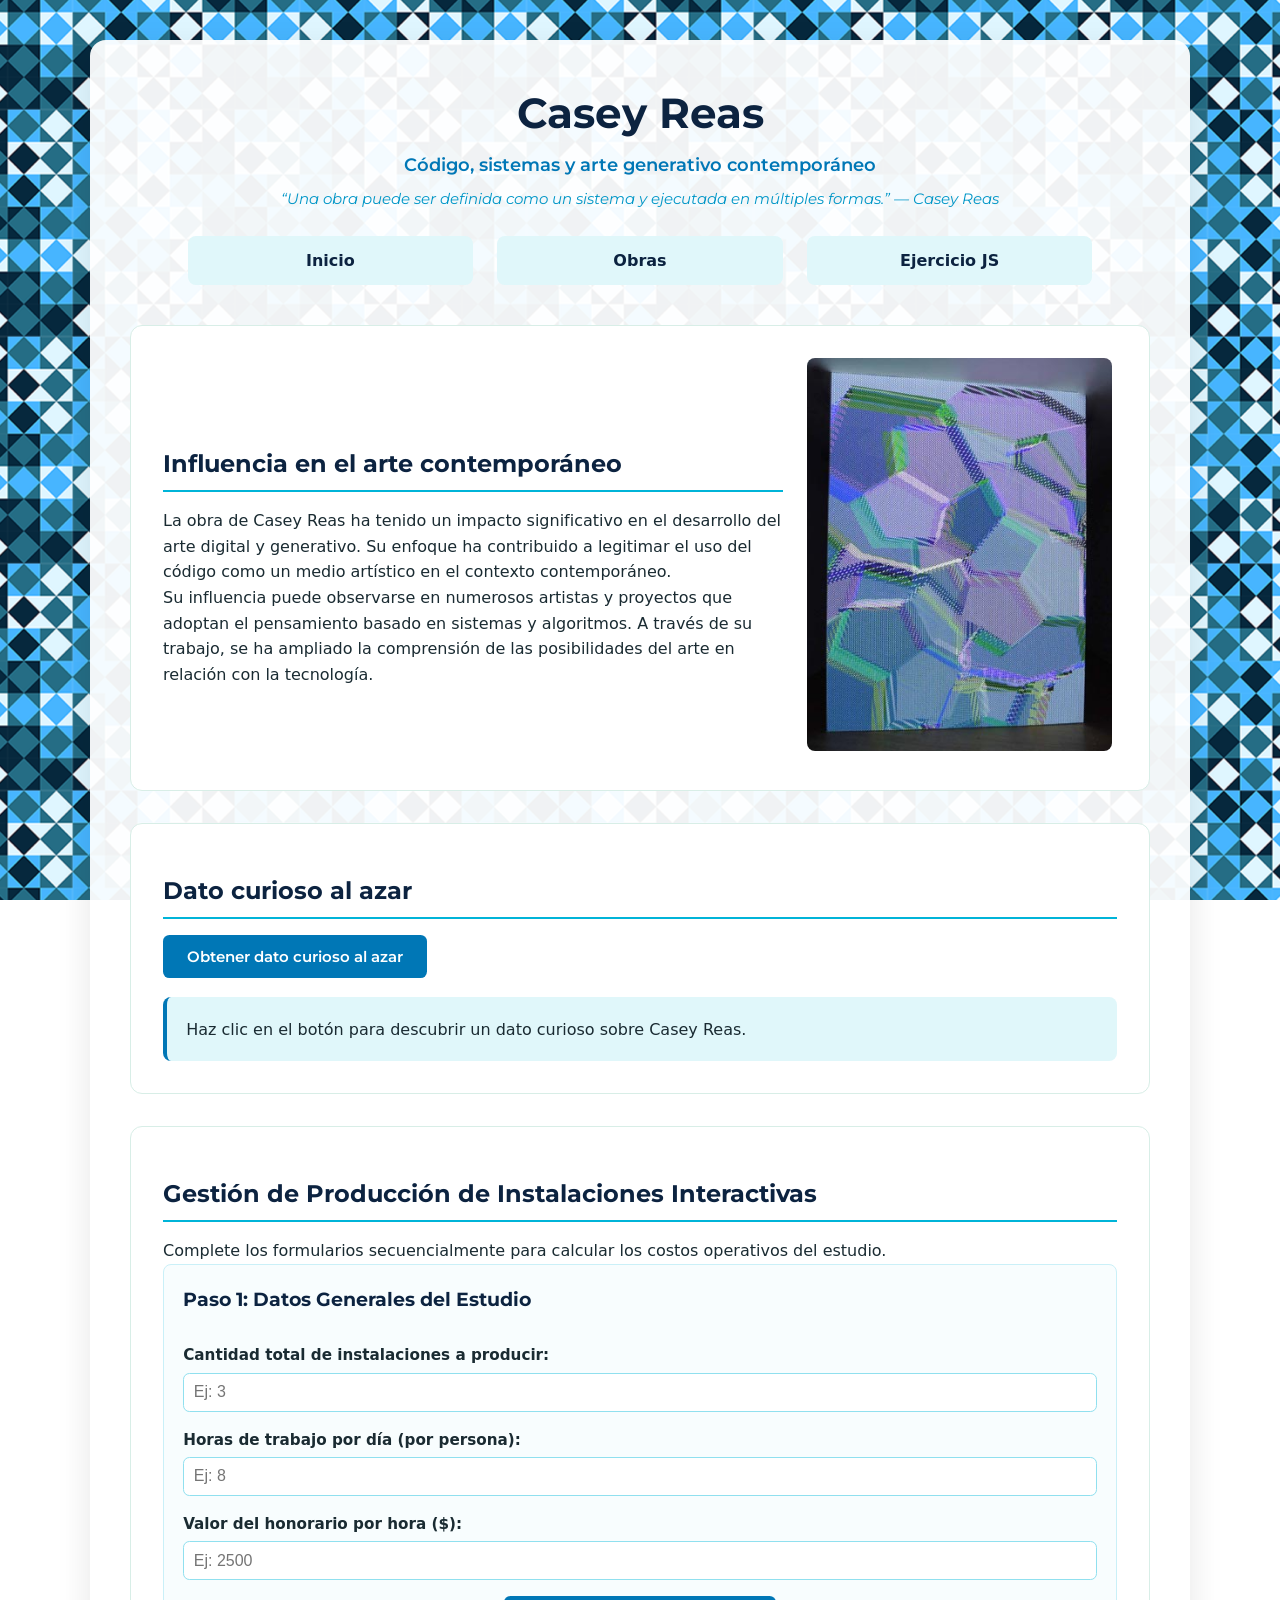
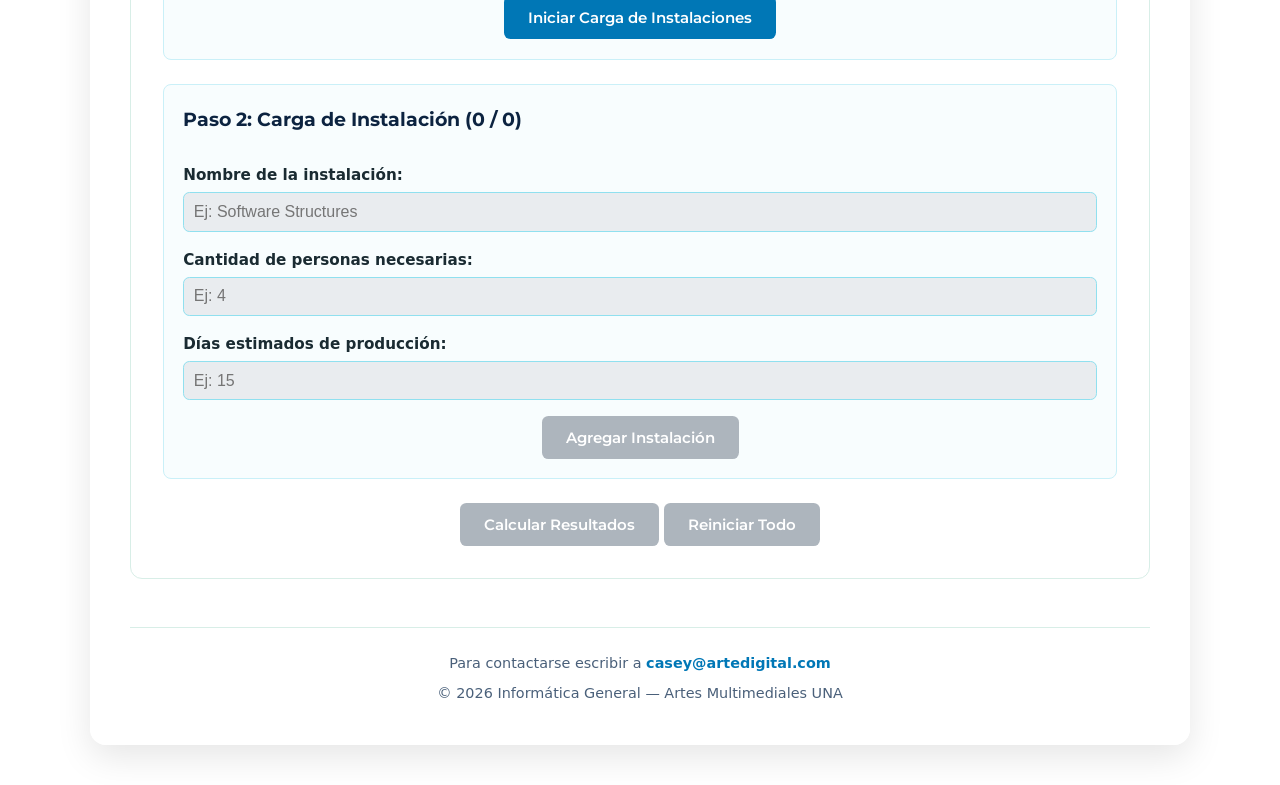
==== critica.html @ 913a30ac "Css + JS Css terminado, Js iniciado" ====
<!DOCTYPE html>
<html lang="es">
<head>
    <meta charset="UTF-8">
    <title>Ejercicio:Casey Reas Studio</title>
    <link rel="preconnect" href="https://fonts.googleapis.com">
    <link rel="preconnect" href="https://fonts.gstatic.com" crossorigin>
    <link href="https://fonts.googleapis.com/css2?family=Montserrat:wght@600;800&display=swap" rel="stylesheet">
    <link rel="stylesheet" href="css/estilos.css">
</head>
<body>
    <div class="contenedor-principal">
        <header class="encabezado">
            <h1>Casey Reas</h1>
            <p class="subtitulo-destacado">Código, sistemas y arte generativo contemporáneo</p>
            <blockquote class="cita-destacada">“Una obra puede ser definida como un sistema y ejecutada en múltiples formas.” — Casey Reas</blockquote>
            <nav class="menu-nav">
                <ul>
                    <li><a href="index.html">Inicio</a></li>
                    <li><a href="obras.html">Obras</a></li>
                    <li><a href="critica.html">Ejercicio JS</a></li>
                </ul>
            </nav>
        </header>
<main>
            
            <section class="bloque-contenido layout-dos-columnas-critica">
                <div class="texto-critica">
                    <h2>Influencia en el arte contemporáneo</h2>
                    <p>La obra de Casey Reas ha tenido un impacto significativo en el desarrollo del arte digital y generativo. Su enfoque ha contribuido a legitimar el uso del código como un medio artístico en el contexto contemporáneo.</p>
                    <p>Su influencia puede observarse en numerosos artistas y proyectos que adoptan el pensamiento basado en sistemas y algoritmos. A través de su trabajo, se ha ampliado la comprensión de las posibilidades del arte en relación con la tecnología.</p>
                </div>
                <div class="imagen-critica">
                    <img src="img/reas-3.jpg" alt="Exposición de Casey Reas">
                </div>
            </section>

            <!-- Funcionalidad del Dato Curioso al Azar -->
            <section class="bloque-interactivo">
                <h2>Dato curioso al azar</h2>
                <button id="btn-dato" class="boton-estilo">Obtener dato curioso al azar</button>
                <div class="caja-salida">
                    <p id="texto-dato" class="mensaje-dinamico">Haz clic en el botón para descubrir un dato curioso sobre Casey Reas.</p>
                </div>
            </section>

            <!-- Resolución del Ejercicio de Gestión de Producción de Instalaciones -->
            <section class="bloque-interactivo">
                <h2>Gestión de Producción de Instalaciones Interactivas</h2>
                <p class="instrucciones-ui">Complete los formularios secuencialmente para calcular los costos operativos del estudio.</p>

                <!-- Formulario Paso 1: Configuración General -->
                <form id="form-config" class="formulario-estudio">
                    <h3>Paso 1: Datos Generales del Estudio</h3>
                    <div class="campo">
                        <label for="cant-instalaciones">Cantidad total de instalaciones a producir:</label>
                        <input type="number" id="cant-instalaciones" min="1" required placeholder="Ej: 3">
                    </div>
                    <div class="campo">
                        <label for="horas-dia">Horas de trabajo por día (por persona):</label>
                        <input type="number" id="horas-dia" min="1" max="24" required placeholder="Ej: 8">
                    </div>
                    <div class="campo">
                        <label for="honorario-hora">Valor del honorario por hora ($):</label>
                        <input type="number" id="honorario-hora" min="1" required placeholder="Ej: 2500">
                    </div>
                    <button type="submit" id="btn-iniciar-carga" class="boton-estilo">Iniciar Carga de Instalaciones</button>
                </form>

                <!-- Formulario Paso 2: Carga Individual -->
                <form id="form-instalacion" class="formulario-estudio" style="margin-top: 1.5rem;">
                    <h3 id="titulo-paso2">Paso 2: Carga de Instalación (0 / 0)</h3>
                    <div class="campo">
                        <label for="nombre-inst">Nombre de la instalación:</label>
                        <input type="text" id="nombre-inst" required placeholder="Ej: Software Structures" disabled>
                    </div>
                    <div class="campo">
                        <label for="personas-inst">Cantidad de personas necesarias:</label>
                        <input type="number" id="personas-inst" min="1" required placeholder="Ej: 4" disabled>
                    </div>
                    <div class="campo">
                        <label for="dias-inst">Días estimados de producción:</label>
                        <input type="number" id="dias-inst" min="1" required placeholder="Ej: 15" disabled>
                    </div>
                    <button type="submit" id="btn-agregar-inst" class="boton-estilo" disabled>Agregar Instalación</button>
                </form>

                <!-- Botones de Acción de Cálculo y Reinicio -->
                <div class="acciones-finales" style="margin-top: 1.5rem; text-align: center;">
                    <button type="button" id="btn-calcular" class="boton-estilo" disabled>Calcular Resultados</button>
                    <button type="button" id="btn-reiniciar" class="boton-estilo boton-secundario" disabled>Reiniciar Todo</button>
                </div>

                <!-- Salida de Resultados del Ejercicio -->
                <div id="resultado-ejercicio" class="caja-salida oculto"></div>
            </section>
        </main>

        <footer class="pie-pagina">
            <address>
                <p>Para contactarse escribir a <a href="mailto:casey@artedigital.com">casey@artedigital.com</a></p>
            </address>
            <p>&copy; 2026 Informática General — Artes Multimediales UNA</p>
        </footer>
    </div>
    <script src="js/script.js"></script>
</body>
</html>
---- css/estilos.css ----
*{
    margin: 0;
    padding: 0;
    box-sizing: border-box;
}

body{
    font-family: system-ui, -apple-system, BlinkMacSystemFont, 'Segoe UI', Roboto, sans-serif; 
    color: #1a2b32; 
    line-height: 1.6;
    display: flex; justify-content: center;
    background-image: url('../img/fondo.png'); 
    background-attachment: fixed; 
    background-repeat: repeat; 
    background-position: center; 
    padding: 2.5rem 1rem;
}

.contenedor-principal 
{ max-width: 1100px; 
  width: 100%;
  background-color: rgba(255, 255, 255, 0.94); 
  border-radius: 1rem; 
  padding: 2.5rem; 
  box-shadow: 0 12px 35px rgba(0, 0, 0, 0.1); 
}

h1, h2, h3, .subtitulo-destacado, .cita-destacada, .boton-estilo { 
    font-family: 'Montserrat', sans-serif; 
    color: #0c2340; 
}

h1 { 
    font-size: 2.6rem; 
    text-align: center; 
    margin-bottom: 0.3rem; 
}

h2 { 
    font-size: 1.5rem; 
    margin-top: 1rem; 
    margin-bottom: 1rem; 
    border-bottom: 2px solid #00b4d8; 
    padding-bottom: 0.4rem; 
}
h3 { 
    font-size: 1.2rem; 
    margin-bottom: 0.8rem; 
}

.subtitulo-destacado { 
    text-align: center; 
    font-size: 1.1rem; 
    color: #0077b6; 
    font-weight: 600; 
    margin-bottom: 0.5rem; 
}
.cita-destacada { 
    text-align: center; 
    font-style: italic; 
    font-size: 0.95rem; 
    color: #0096c7; 
    margin-bottom: 1.5rem; 
}

.menu-nav { 
    margin: 1.5rem 0 2.5rem 0; 
}

.menu-nav ul { 
    list-style: none; 
    display: flex; 
    justify-content: center; 
    gap: 1.5rem; 
}

.menu-nav li { 
    width: 28%; 
}

.menu-nav li a { 
    display: block; 
    text-align: center; 
    padding: 0.75rem 1rem; 
    border-radius: 0.5rem; 
    text-decoration: none; 
    font-weight: 600; 
    transition: all 0.3s ease; 
}

.menu-nav li a:link { 
    background-color: #e0f7fa; 
    color: #0c2340; 
}

.menu-nav li a:visited { 
    color: #0077b6; 
}

.menu-nav li a:hover { 
    background-color: #0077b6; 
    color: #ffffff; 
}

.menu-nav li a:active { 
    background-color: #03045e; 
    color: #ffffff; 
}

.layout-tres-columnas { 
    display: flex; 
    gap: 1.5rem; 
    margin-bottom: 2rem; 
}
.tarjeta-columna { 
    width: 31.33%; 
    background-color: #ffffff; 
    padding: 1.5rem; 
    border-radius: 0.75rem; 
    border: 1px solid #d8eee7; 
}

.tarjeta-columna p { 
    margin-bottom: 1rem; 
}
.tarjeta-columna img { 
    width: 100%; 
    height: auto; 
    border-radius: 0.5rem; 
    margin-top: 0.5rem; 
}

.layout-dos-columnas { 
    display: flex; 
    gap: 2rem; 
    margin-bottom: 2.5rem; 
}

.columna-principal { 
    width: 65%; 
    background-color: #ffffff; 
    padding: 1.8rem; 
    border-radius: 0.75rem; 
    border: 1px solid #d8eee7; 
}

.columna-principal p { 
    margin-bottom: 1rem; 
}

.columna-secundaria { 
    width: 31%; 
    background-color: #f4fbfd; 
    padding: 1.5rem; 
    border-radius: 0.75rem; 
    border-left: 4px solid #00b4d8; 
}

.columna-secundaria img { 
    width: 100%; 
    height: auto; 
    border-radius: 0.5rem; 
    margin-bottom: 1rem; 
}

.lista-conceptos { 
    list-style-position: inside; 
    margin-top: 0.8rem; 
}

.lista-conceptos li { 
    margin-bottom: 0.5rem; 
}

.layout-dos-columnas-critica { 
    display: flex; 
    gap: 1.5rem; 
    align-items: center; 
}

.texto-critica { 
    width: 65%; 
}
.imagen-critica { 
    width: 32%; 
}

.imagen-critica img { 
    width: 100%; 
    height: auto; 
    border-radius: 0.5rem; 
}

.seccion-galeria-contenedor { 
    background-color: #ffffff; 
    padding: 2rem; border-radius: 0.75rem; 
    border: 1px solid #d8eee7; 
}
.panel-control-galeria { 
    margin-bottom: 1.5rem; 
    text-align: center; 
}
.galeria-flex { 
    display: flex; 
    flex-wrap: wrap; 
    gap: 1.5rem; 
}

.modo-normal .tarjeta-obra { 
    width: 30%; 
    background-color: #f4fbfd; 
    border-radius: 0.5rem; 
    padding: 1rem; 
    text-align: center; 
    border: 1px solid #caf0f8; 
}

.modo-compacto .tarjeta-obra { 
    width: 46%; 
    background-color: #0c2340; 
    color: #ffffff; 
    border-radius: 0.5rem; 
    padding: 1.5rem; 
    text-align: center; 
}
.modo-compacto .tarjeta-obra h3 { 
    color: #90e0ef; 
}
.tarjeta-obra img { 
    width: 100%; 
    height: 180px; 
    object-fit: cover; 
    border-radius: 0.4rem; 
    margin-bottom: 0.8rem; 
}

.bloque-contenido, .bloque-interactivo { 
    background-color: #ffffff; 
    padding: 2rem; 
    border-radius: 0.75rem; 
    border: 1px solid #d8eee7; 
    margin-bottom: 2rem; 
}

.caja-salida { 
    margin-top: 1.2rem; 
    padding: 1.2rem; 
    background-color: #e0f7fa; 
    border-radius: 0.5rem; 
    border-left: 4px solid #0077b6; 
}

.formulario-estudio { 
    display: flex; 
    flex-direction: column; 
    gap: 1rem; 
    background-color: #f8fdfe; 
    padding: 1.2rem; border-radius: 
    0.5rem; 
    border: 1px solid #caf0f8; 
}

.campo { 
    display: flex; 
    flex-direction: column; 
    gap: 0.3rem; 
}
.campo label { 
    font-weight: 600; 
    font-size: 0.95rem; 
}
.campo input { 
    padding: 0.6rem; 
    border: 1px solid #90e0ef; 
    border-radius: 0.4rem; 
    font-size: 1rem; 
}
.campo input:disabled { 
    background-color: #e9ecef; 
    cursor: not-allowed; 
}

.boton-estilo { 
    background-color: #0077b6; 
    color: #ffffff; 
    border: none; 
    padding: 0.75rem 1.5rem; 
    font-size: 0.95rem; 
    font-weight: 600; 
    border-radius: 0.4rem; 
    cursor: pointer; 
    transition: background-color 0.3s ease; 
    align-self: center; 
}
.boton-estilo:hover:not(:disabled) { 
    background-color: #0096c7; 
}
.boton-estilo:disabled { 
    background-color: #adb5bd; 
    cursor: not-allowed; 
}
.boton-secundario { 
    background-color: #6c757d; 
}
.oculto { 
    display: none; 
}

.pie-pagina { 
    margin-top: 3rem; 
    padding-top: 1.5rem; 
    border-top: 1px solid #d8eee7; 
    text-align: center; 
    font-size: 0.9rem; 
    color: #4a607a; 
}
.pie-pagina address { 
    font-style: normal; 
    margin-bottom: 0.4rem; 
}
.pie-pagina a { 
    color: #0077b6; 
    text-decoration: none; 
    font-weight: 600; 
}
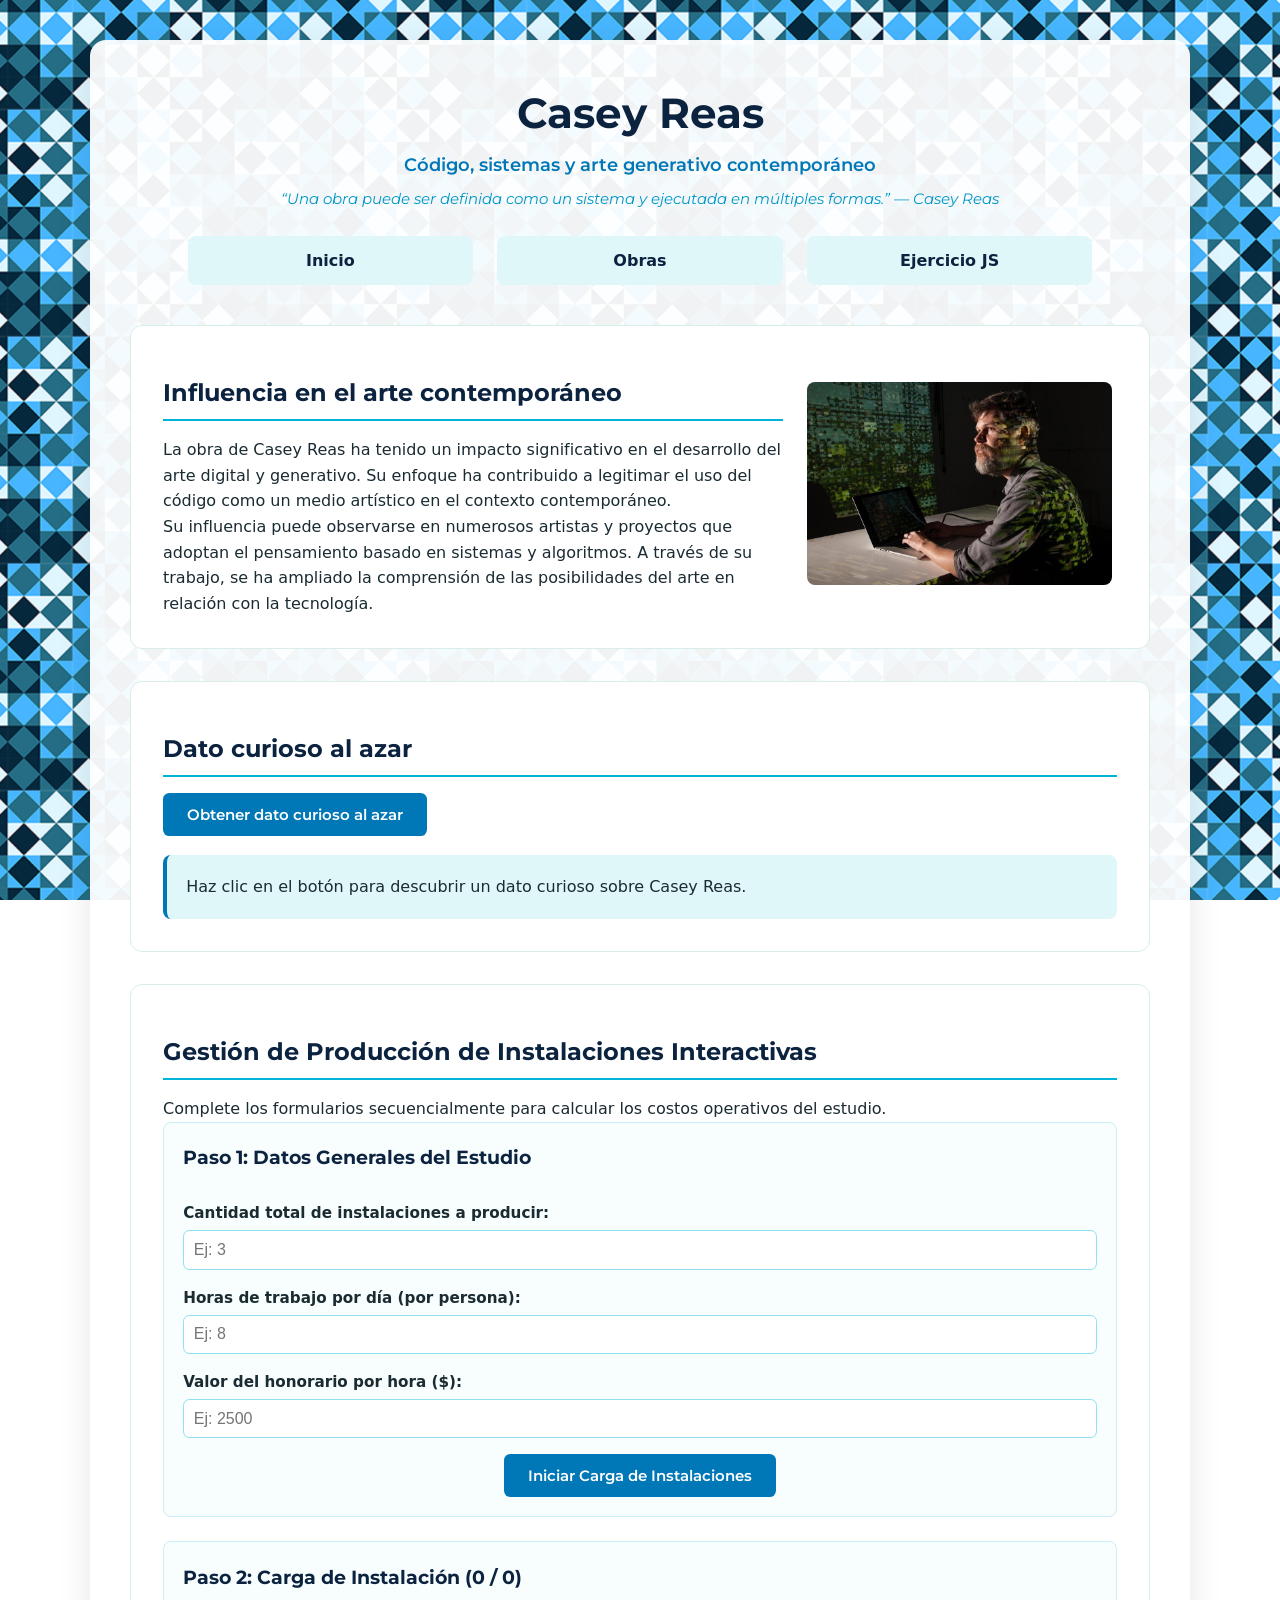
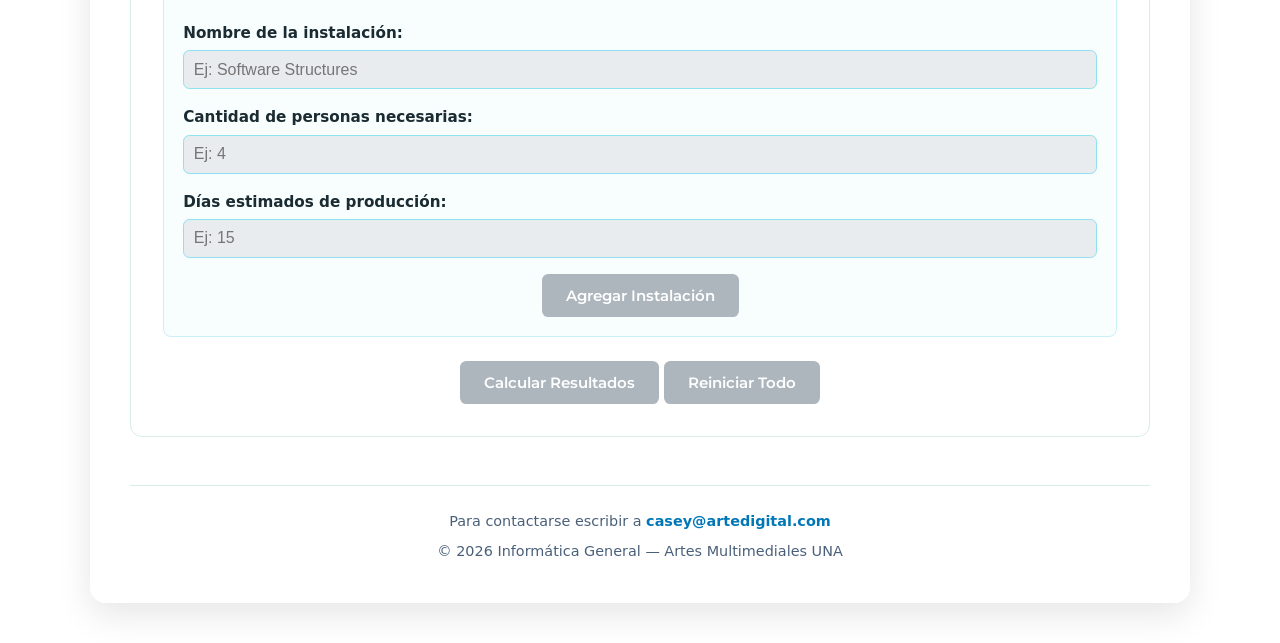
==== commit f291c2a8: "Img Acomodando imagenes" ====
--- a/critica.html
+++ b/critica.html
@@ -31,7 +31,7 @@
                     <p>Su influencia puede observarse en numerosos artistas y proyectos que adoptan el pensamiento basado en sistemas y algoritmos. A través de su trabajo, se ha ampliado la comprensión de las posibilidades del arte en relación con la tecnología.</p>
                 </div>
                 <div class="imagen-critica">
-                    <img src="img/reas-3.jpg" alt="Exposición de Casey Reas">
+                    <img src="img/reas.jpg" alt="Exposición de Casey Reas">
                 </div>
             </section>
 
